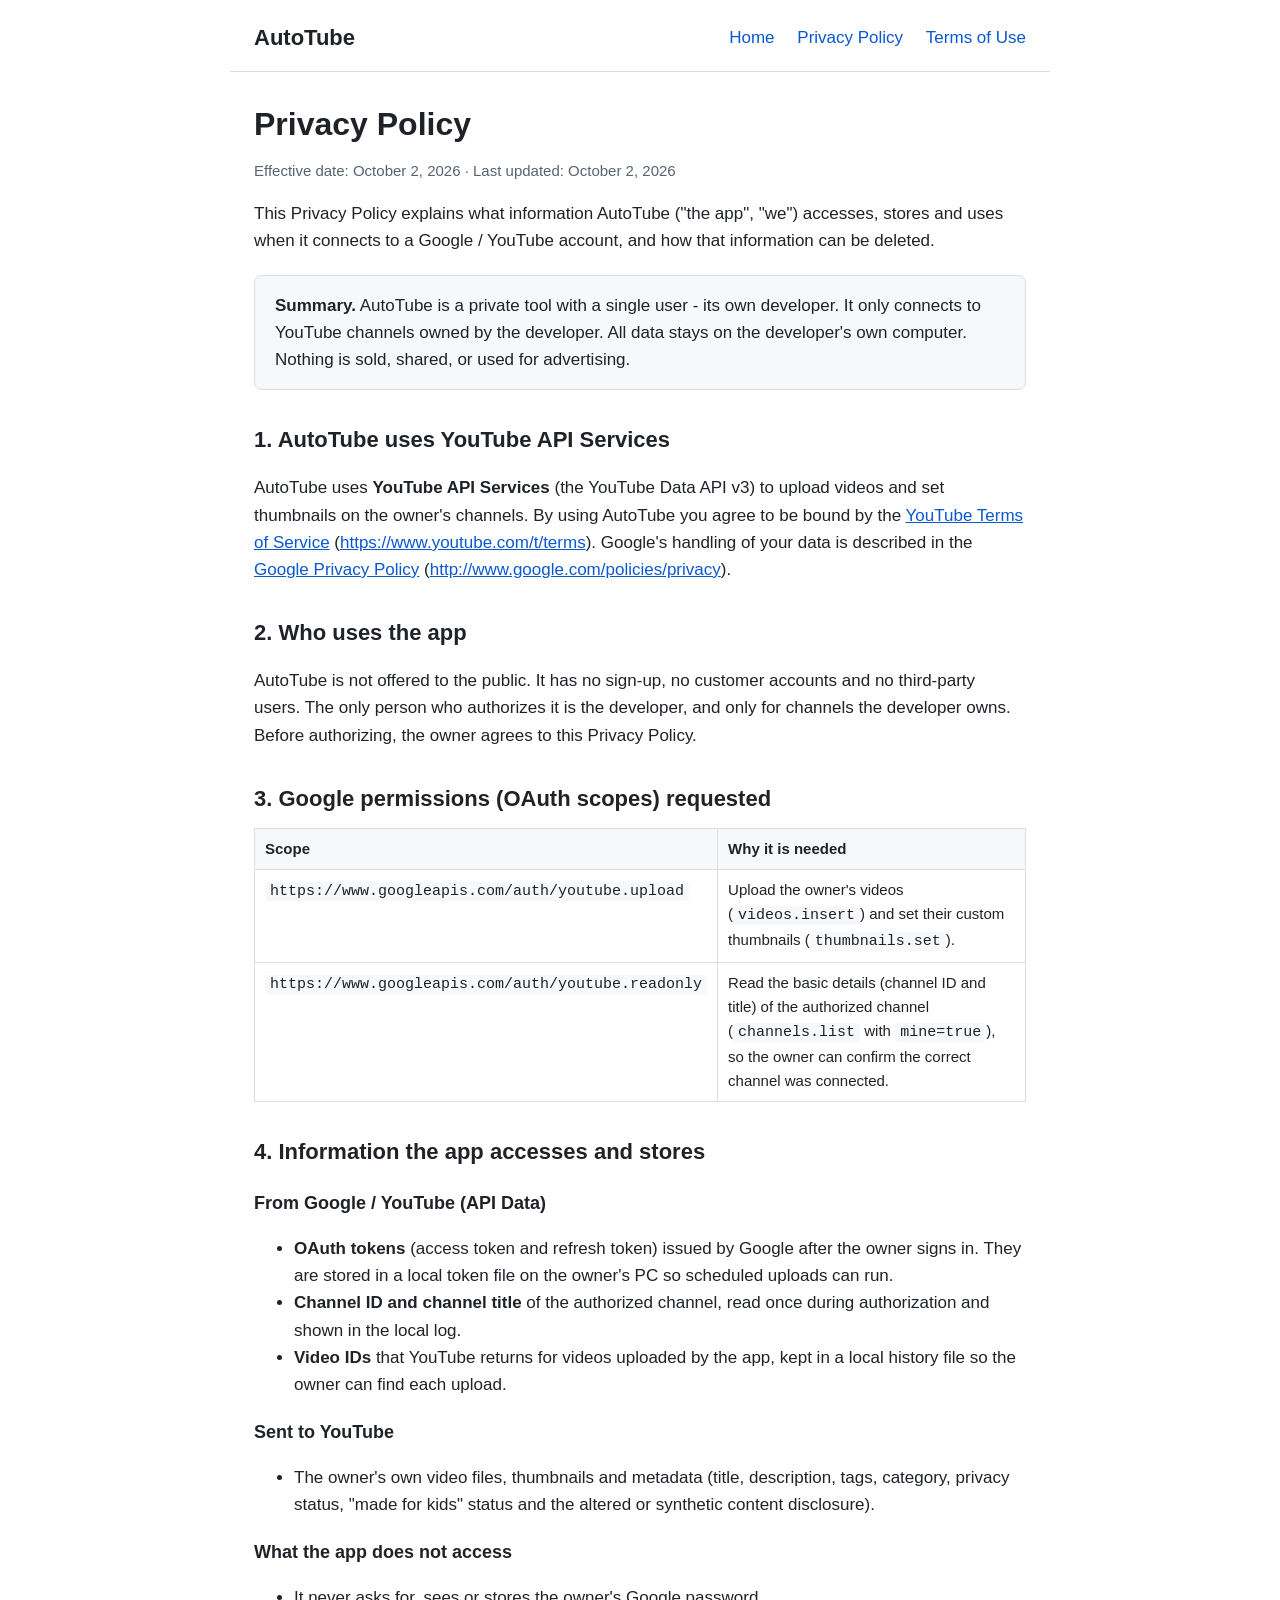
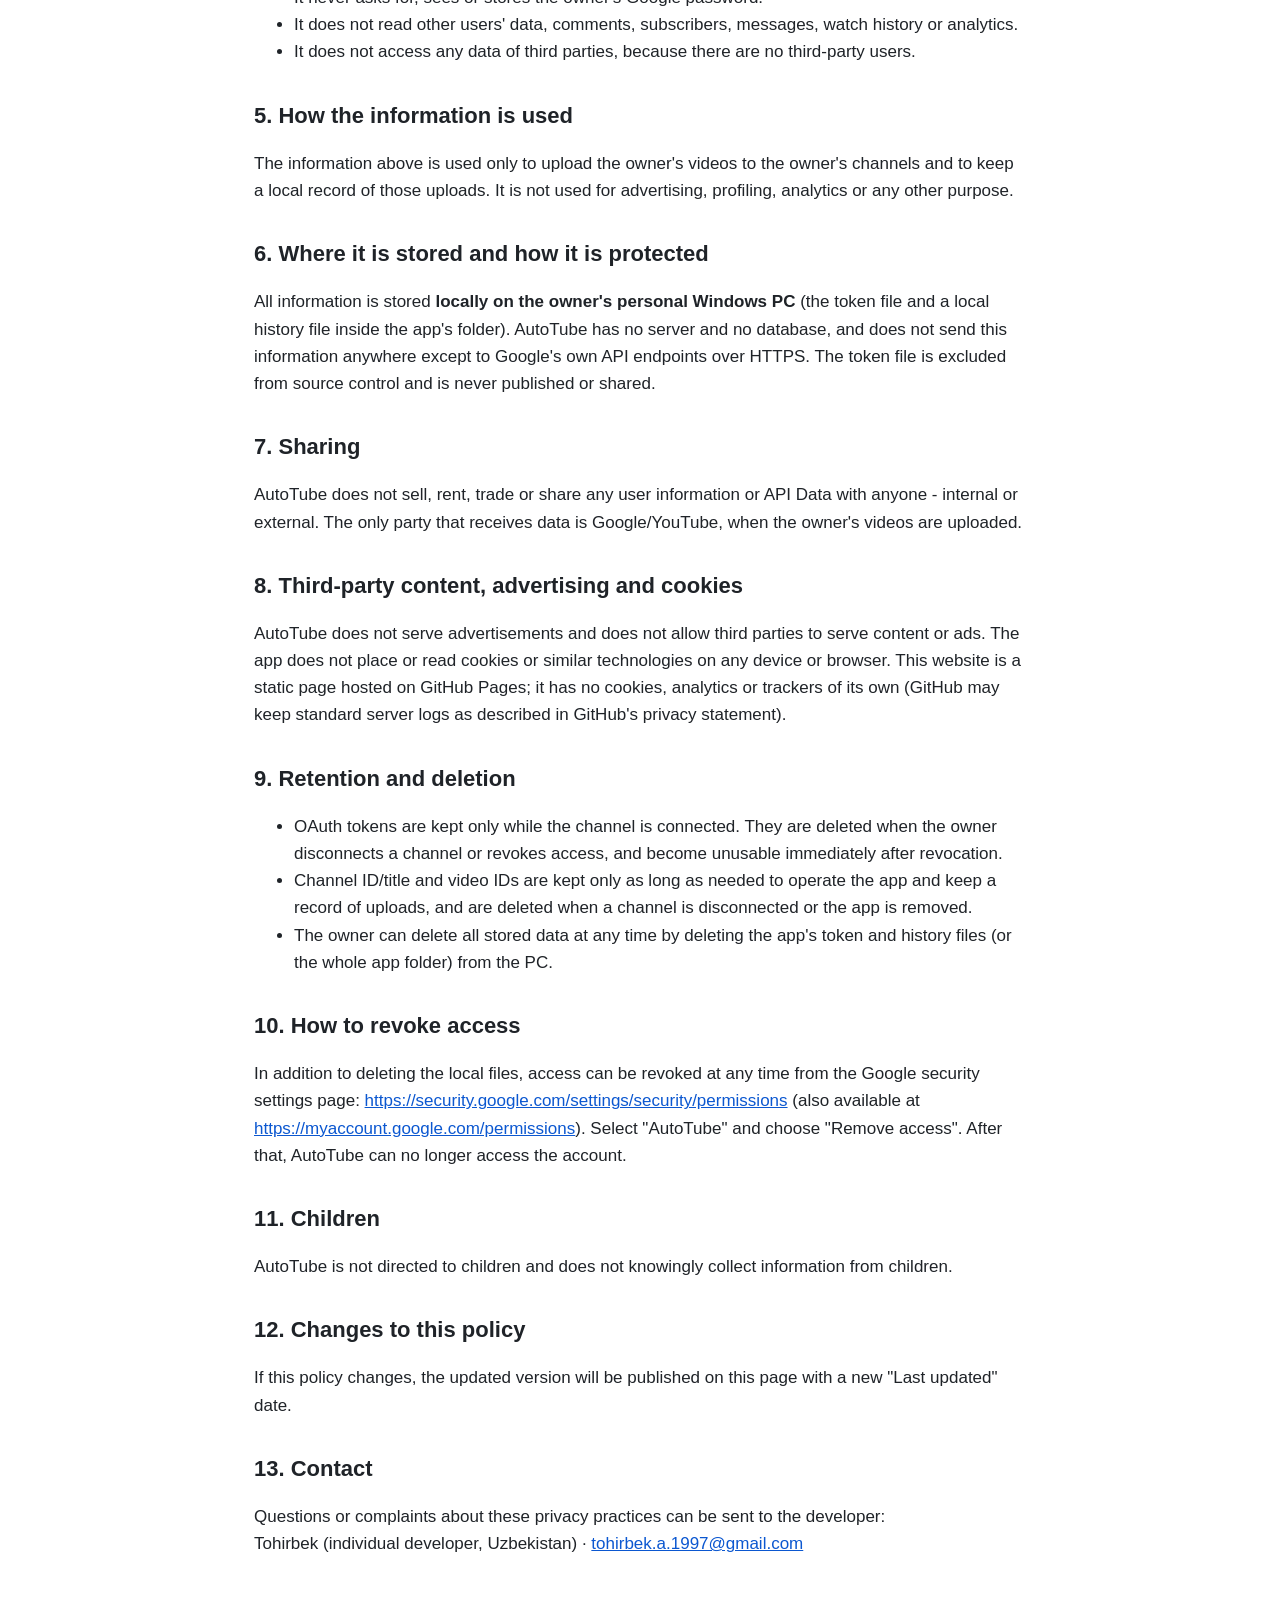
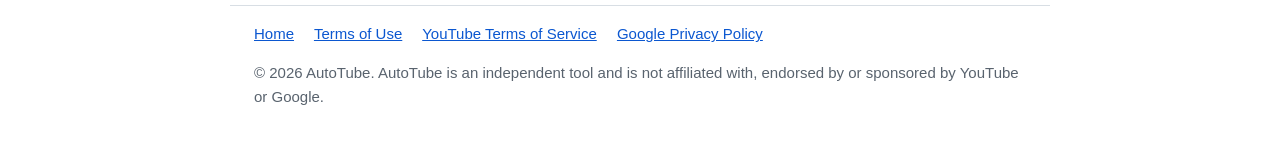
==== privacy.html @ 30db1731 "AutoTube homepage, privacy policy and terms Co-authored-by: Cursor <cursoragent@cursor.com>" ====
<!DOCTYPE html>
<html lang="en">
<head>
  <meta charset="utf-8">
  <meta name="viewport" content="width=device-width, initial-scale=1">
  <title>Privacy Policy - AutoTube</title>
  <meta name="description" content="Privacy Policy of AutoTube, a private single-owner tool that uses YouTube API Services.">
  <link rel="stylesheet" href="style.css">
</head>
<body>
  <header>
    <a class="brand" href="./">AutoTube</a>
    <nav>
      <a href="./">Home</a>
      <a href="privacy.html">Privacy Policy</a>
      <a href="terms.html">Terms of Use</a>
    </nav>
  </header>

  <main>
    <h1>Privacy Policy</h1>
    <p class="meta">Effective date: October 2, 2026 &middot; Last updated: October 2, 2026</p>

    <p>This Privacy Policy explains what information AutoTube ("the app", "we") accesses, stores and uses
      when it connects to a Google / YouTube account, and how that information can be deleted.</p>

    <div class="panel">
      <strong>Summary.</strong> AutoTube is a private tool with a single user - its own developer. It only
      connects to YouTube channels owned by the developer. All data stays on the developer's own computer.
      Nothing is sold, shared, or used for advertising.
    </div>

    <h2>1. AutoTube uses YouTube API Services</h2>
    <p>AutoTube uses <strong>YouTube API Services</strong> (the YouTube Data API v3) to upload videos and set
      thumbnails on the owner's channels. By using AutoTube you agree to be bound by the
      <a href="https://www.youtube.com/t/terms">YouTube Terms of Service</a>
      (<a href="https://www.youtube.com/t/terms">https://www.youtube.com/t/terms</a>).
      Google's handling of your data is described in the
      <a href="http://www.google.com/policies/privacy">Google Privacy Policy</a>
      (<a href="http://www.google.com/policies/privacy">http://www.google.com/policies/privacy</a>).</p>

    <h2>2. Who uses the app</h2>
    <p>AutoTube is not offered to the public. It has no sign-up, no customer accounts and no third-party users.
      The only person who authorizes it is the developer, and only for channels the developer owns.
      Before authorizing, the owner agrees to this Privacy Policy.</p>

    <h2>3. Google permissions (OAuth scopes) requested</h2>
    <table>
      <tr><th>Scope</th><th>Why it is needed</th></tr>
      <tr>
        <td><code>https://www.googleapis.com/auth/youtube.upload</code></td>
        <td>Upload the owner's videos (<code>videos.insert</code>) and set their custom thumbnails
          (<code>thumbnails.set</code>).</td>
      </tr>
      <tr>
        <td><code>https://www.googleapis.com/auth/youtube.readonly</code></td>
        <td>Read the basic details (channel ID and title) of the authorized channel
          (<code>channels.list</code> with <code>mine=true</code>), so the owner can confirm the correct channel
          was connected.</td>
      </tr>
    </table>

    <h2>4. Information the app accesses and stores</h2>
    <h3>From Google / YouTube (API Data)</h3>
    <ul>
      <li><strong>OAuth tokens</strong> (access token and refresh token) issued by Google after the owner signs in.
        They are stored in a local token file on the owner's PC so scheduled uploads can run.</li>
      <li><strong>Channel ID and channel title</strong> of the authorized channel, read once during authorization
        and shown in the local log.</li>
      <li><strong>Video IDs</strong> that YouTube returns for videos uploaded by the app, kept in a local history
        file so the owner can find each upload.</li>
    </ul>
    <h3>Sent to YouTube</h3>
    <ul>
      <li>The owner's own video files, thumbnails and metadata (title, description, tags, category, privacy
        status, "made for kids" status and the altered or synthetic content disclosure).</li>
    </ul>
    <h3>What the app does not access</h3>
    <ul>
      <li>It never asks for, sees or stores the owner's Google password.</li>
      <li>It does not read other users' data, comments, subscribers, messages, watch history or analytics.</li>
      <li>It does not access any data of third parties, because there are no third-party users.</li>
    </ul>

    <h2>5. How the information is used</h2>
    <p>The information above is used only to upload the owner's videos to the owner's channels and to keep a
      local record of those uploads. It is not used for advertising, profiling, analytics or any other purpose.</p>

    <h2>6. Where it is stored and how it is protected</h2>
    <p>All information is stored <strong>locally on the owner's personal Windows PC</strong> (the token file and a
      local history file inside the app's folder). AutoTube has no server and no database, and does not send this
      information anywhere except to Google's own API endpoints over HTTPS. The token file is excluded from
      source control and is never published or shared.</p>

    <h2>7. Sharing</h2>
    <p>AutoTube does not sell, rent, trade or share any user information or API Data with anyone - internal
      or external. The only party that receives data is Google/YouTube, when the owner's videos are uploaded.</p>

    <h2>8. Third-party content, advertising and cookies</h2>
    <p>AutoTube does not serve advertisements and does not allow third parties to serve content or ads.
      The app does not place or read cookies or similar technologies on any device or browser. This website is a
      static page hosted on GitHub Pages; it has no cookies, analytics or trackers of its own (GitHub may keep
      standard server logs as described in GitHub's privacy statement).</p>

    <h2>9. Retention and deletion</h2>
    <ul>
      <li>OAuth tokens are kept only while the channel is connected. They are deleted when the owner disconnects a
        channel or revokes access, and become unusable immediately after revocation.</li>
      <li>Channel ID/title and video IDs are kept only as long as needed to operate the app and keep a record of
        uploads, and are deleted when a channel is disconnected or the app is removed.</li>
      <li>The owner can delete all stored data at any time by deleting the app's token and history files
        (or the whole app folder) from the PC.</li>
    </ul>

    <h2>10. How to revoke access</h2>
    <p>In addition to deleting the local files, access can be revoked at any time from the Google security
      settings page:
      <a href="https://security.google.com/settings/security/permissions">https://security.google.com/settings/security/permissions</a>
      (also available at
      <a href="https://myaccount.google.com/permissions">https://myaccount.google.com/permissions</a>).
      Select "AutoTube" and choose "Remove access". After that, AutoTube can no longer access the account.</p>

    <h2>11. Children</h2>
    <p>AutoTube is not directed to children and does not knowingly collect information from children.</p>

    <h2>12. Changes to this policy</h2>
    <p>If this policy changes, the updated version will be published on this page with a new "Last updated" date.</p>

    <h2>13. Contact</h2>
    <p>Questions or complaints about these privacy practices can be sent to the developer:<br>
      Tohirbek (individual developer, Uzbekistan) &middot;
      <a href="mailto:tohirbek.a.1997@gmail.com">tohirbek.a.1997@gmail.com</a></p>
  </main>

  <footer>
    <a href="./">Home</a>
    <a href="terms.html">Terms of Use</a>
    <a href="https://www.youtube.com/t/terms">YouTube Terms of Service</a>
    <a href="http://www.google.com/policies/privacy">Google Privacy Policy</a>
    <p>&copy; 2026 AutoTube. AutoTube is an independent tool and is not affiliated with, endorsed by or sponsored by YouTube or Google.</p>
  </footer>
</body>
</html>
---- style.css ----
:root {
  --text: #1f2328;
  --muted: #59636e;
  --accent: #0b57d0;
  --line: #d8dee4;
  --bg: #ffffff;
  --panel: #f6f8fa;
}

* { box-sizing: border-box; }

body {
  margin: 0;
  font-family: -apple-system, "Segoe UI", Roboto, Helvetica, Arial, sans-serif;
  font-size: 17px;
  line-height: 1.6;
  color: var(--text);
  background: var(--bg);
}

header, main, footer {
  max-width: 820px;
  margin: 0 auto;
  padding: 0 24px;
}

header {
  display: flex;
  align-items: center;
  justify-content: space-between;
  flex-wrap: wrap;
  gap: 12px;
  padding-top: 20px;
  padding-bottom: 16px;
  border-bottom: 1px solid var(--line);
}

.brand {
  font-size: 22px;
  font-weight: 700;
  color: var(--text);
  text-decoration: none;
}

nav a {
  margin-left: 18px;
  color: var(--accent);
  text-decoration: none;
  font-weight: 500;
}

nav a:first-child { margin-left: 0; }
nav a:hover, a:hover { text-decoration: underline; }

a { color: var(--accent); }

h1 { font-size: 32px; line-height: 1.25; margin: 32px 0 8px; }
h2 { font-size: 22px; margin: 32px 0 8px; }
h3 { font-size: 18px; margin: 20px 0 4px; }

.lead { font-size: 19px; color: var(--muted); }
.meta { color: var(--muted); font-size: 15px; }

.panel {
  background: var(--panel);
  border: 1px solid var(--line);
  border-radius: 8px;
  padding: 16px 20px;
  margin: 20px 0;
}

table { border-collapse: collapse; width: 100%; margin: 12px 0; font-size: 15px; }
th, td { border: 1px solid var(--line); padding: 8px 10px; text-align: left; vertical-align: top; }
th { background: var(--panel); }

code { background: var(--panel); padding: 1px 5px; border-radius: 4px; font-size: 15px; }

.badge img { width: 210px; height: auto; display: block; }

footer {
  margin-top: 48px;
  padding-top: 16px;
  padding-bottom: 32px;
  border-top: 1px solid var(--line);
  color: var(--muted);
  font-size: 15px;
}

footer a { margin-right: 16px; }
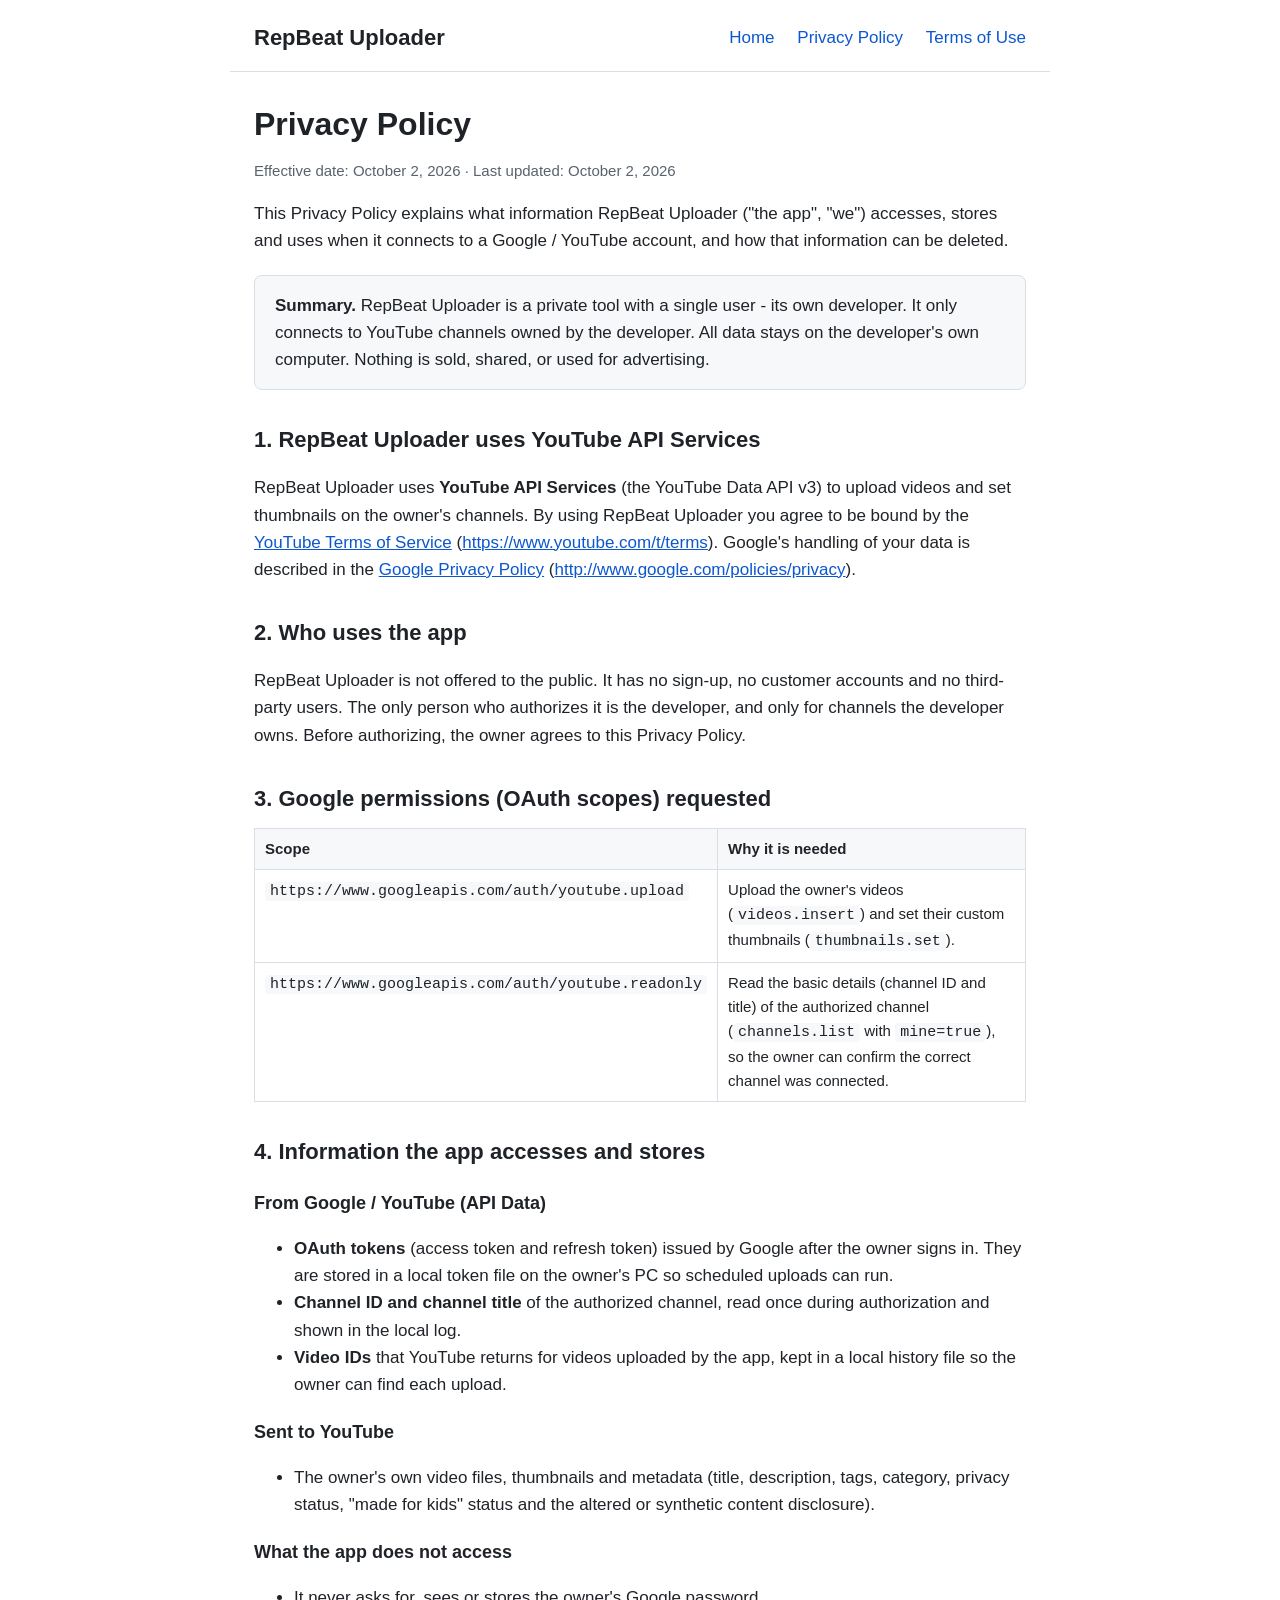
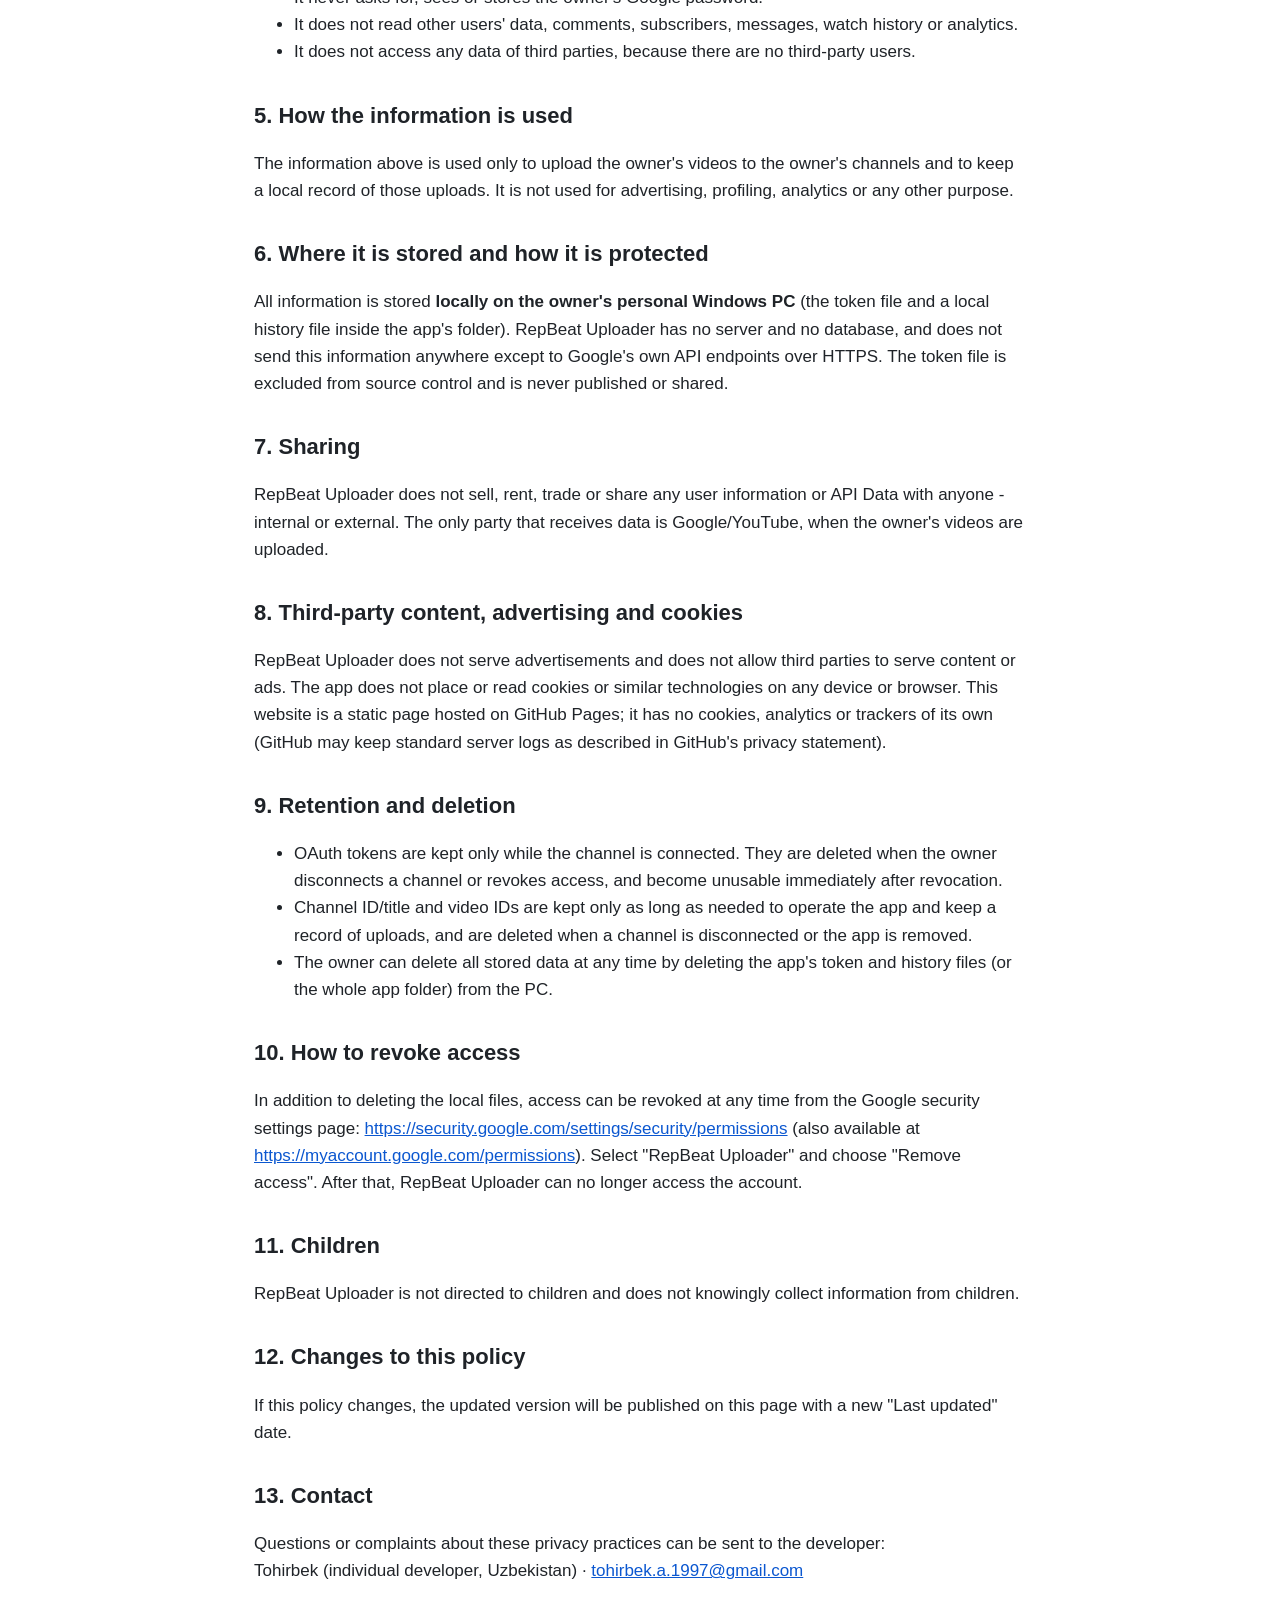
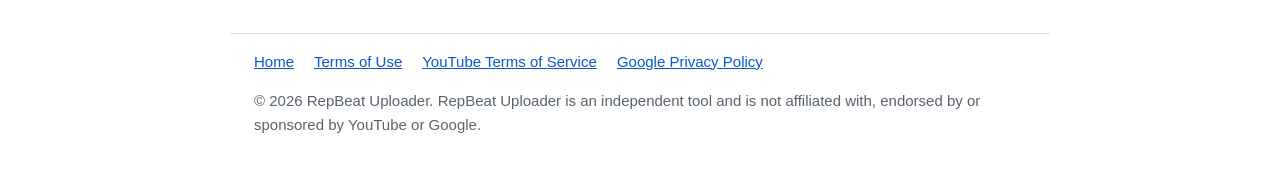
==== commit c319171b: "Rename app from AutoTube to RepBeat Uploader Co-authored-by: Cursor <cursoragent@cursor.com>" ====
--- a/privacy.html
+++ b/privacy.html
@@ -3,13 +3,13 @@
 <head>
   <meta charset="utf-8">
   <meta name="viewport" content="width=device-width, initial-scale=1">
-  <title>Privacy Policy - AutoTube</title>
-  <meta name="description" content="Privacy Policy of AutoTube, a private single-owner tool that uses YouTube API Services.">
+  <title>Privacy Policy - RepBeat Uploader</title>
+  <meta name="description" content="Privacy Policy of RepBeat Uploader, a private single-owner tool that uses YouTube API Services.">
   <link rel="stylesheet" href="style.css">
 </head>
 <body>
   <header>
-    <a class="brand" href="./">AutoTube</a>
+    <a class="brand" href="./">RepBeat Uploader</a>
     <nav>
       <a href="./">Home</a>
       <a href="privacy.html">Privacy Policy</a>
@@ -21,18 +21,18 @@
     <h1>Privacy Policy</h1>
     <p class="meta">Effective date: October 2, 2026 &middot; Last updated: October 2, 2026</p>
 
-    <p>This Privacy Policy explains what information AutoTube ("the app", "we") accesses, stores and uses
+    <p>This Privacy Policy explains what information RepBeat Uploader ("the app", "we") accesses, stores and uses
       when it connects to a Google / YouTube account, and how that information can be deleted.</p>
 
     <div class="panel">
-      <strong>Summary.</strong> AutoTube is a private tool with a single user - its own developer. It only
+      <strong>Summary.</strong> RepBeat Uploader is a private tool with a single user - its own developer. It only
       connects to YouTube channels owned by the developer. All data stays on the developer's own computer.
       Nothing is sold, shared, or used for advertising.
     </div>
 
-    <h2>1. AutoTube uses YouTube API Services</h2>
-    <p>AutoTube uses <strong>YouTube API Services</strong> (the YouTube Data API v3) to upload videos and set
-      thumbnails on the owner's channels. By using AutoTube you agree to be bound by the
+    <h2>1. RepBeat Uploader uses YouTube API Services</h2>
+    <p>RepBeat Uploader uses <strong>YouTube API Services</strong> (the YouTube Data API v3) to upload videos and set
+      thumbnails on the owner's channels. By using RepBeat Uploader you agree to be bound by the
       <a href="https://www.youtube.com/t/terms">YouTube Terms of Service</a>
       (<a href="https://www.youtube.com/t/terms">https://www.youtube.com/t/terms</a>).
       Google's handling of your data is described in the
@@ -40,7 +40,7 @@
       (<a href="http://www.google.com/policies/privacy">http://www.google.com/policies/privacy</a>).</p>
 
     <h2>2. Who uses the app</h2>
-    <p>AutoTube is not offered to the public. It has no sign-up, no customer accounts and no third-party users.
+    <p>RepBeat Uploader is not offered to the public. It has no sign-up, no customer accounts and no third-party users.
       The only person who authorizes it is the developer, and only for channels the developer owns.
       Before authorizing, the owner agrees to this Privacy Policy.</p>
 
@@ -88,16 +88,16 @@
 
     <h2>6. Where it is stored and how it is protected</h2>
     <p>All information is stored <strong>locally on the owner's personal Windows PC</strong> (the token file and a
-      local history file inside the app's folder). AutoTube has no server and no database, and does not send this
+      local history file inside the app's folder). RepBeat Uploader has no server and no database, and does not send this
       information anywhere except to Google's own API endpoints over HTTPS. The token file is excluded from
       source control and is never published or shared.</p>
 
     <h2>7. Sharing</h2>
-    <p>AutoTube does not sell, rent, trade or share any user information or API Data with anyone - internal
+    <p>RepBeat Uploader does not sell, rent, trade or share any user information or API Data with anyone - internal
       or external. The only party that receives data is Google/YouTube, when the owner's videos are uploaded.</p>
 
     <h2>8. Third-party content, advertising and cookies</h2>
-    <p>AutoTube does not serve advertisements and does not allow third parties to serve content or ads.
+    <p>RepBeat Uploader does not serve advertisements and does not allow third parties to serve content or ads.
       The app does not place or read cookies or similar technologies on any device or browser. This website is a
       static page hosted on GitHub Pages; it has no cookies, analytics or trackers of its own (GitHub may keep
       standard server logs as described in GitHub's privacy statement).</p>
@@ -118,10 +118,10 @@
       <a href="https://security.google.com/settings/security/permissions">https://security.google.com/settings/security/permissions</a>
       (also available at
       <a href="https://myaccount.google.com/permissions">https://myaccount.google.com/permissions</a>).
-      Select "AutoTube" and choose "Remove access". After that, AutoTube can no longer access the account.</p>
+      Select "RepBeat Uploader" and choose "Remove access". After that, RepBeat Uploader can no longer access the account.</p>
 
     <h2>11. Children</h2>
-    <p>AutoTube is not directed to children and does not knowingly collect information from children.</p>
+    <p>RepBeat Uploader is not directed to children and does not knowingly collect information from children.</p>
 
     <h2>12. Changes to this policy</h2>
     <p>If this policy changes, the updated version will be published on this page with a new "Last updated" date.</p>
@@ -137,7 +137,7 @@
     <a href="terms.html">Terms of Use</a>
     <a href="https://www.youtube.com/t/terms">YouTube Terms of Service</a>
     <a href="http://www.google.com/policies/privacy">Google Privacy Policy</a>
-    <p>&copy; 2026 AutoTube. AutoTube is an independent tool and is not affiliated with, endorsed by or sponsored by YouTube or Google.</p>
+    <p>&copy; 2026 RepBeat Uploader. RepBeat Uploader is an independent tool and is not affiliated with, endorsed by or sponsored by YouTube or Google.</p>
   </footer>
 </body>
 </html>
